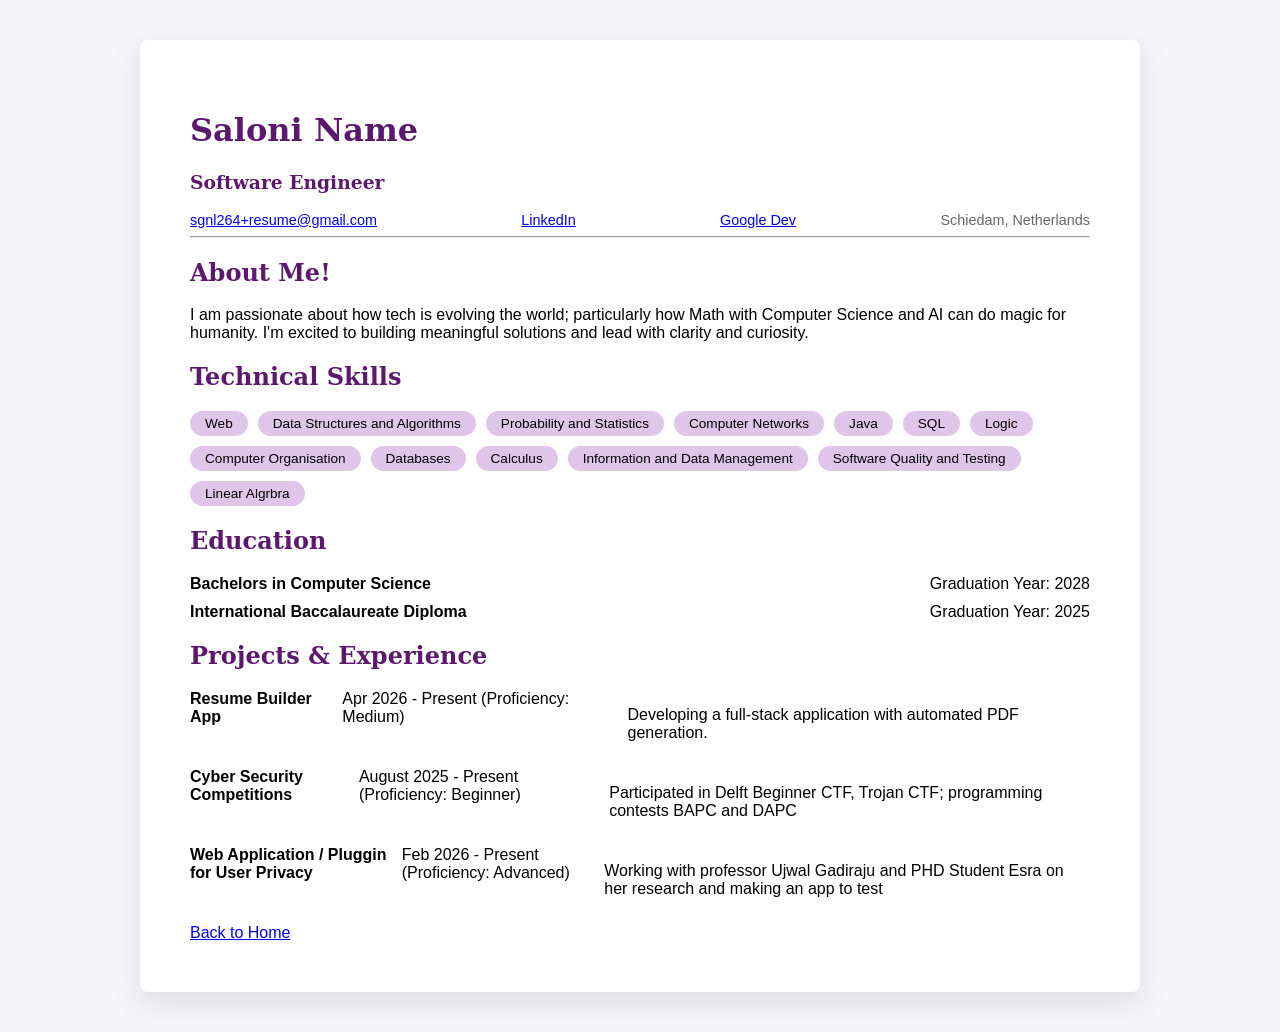
==== index.html @ 4b9061be "first commit" ====
<!DOCTYPE html>
<html lang="en">
<head>
    <meta charset="UTF-8">
    <title>Resume Builder - Editor Page</title>
    <link rel="stylesheet" href="style.css">
</head>
<body>

    <div class="resume-container">
        <header class="resume-header">
        <h1>Saloni Name</h1> <h3>Software Engineer</h3> <div class="contact-bar"> 
            <span><a href="mailto:sgnl264+resume@gmail.com">sgnl264+resume@gmail.com</a></span>
            <span><a href="https://www.linkedin.com/in/saloni-gupta-002908367/">LinkedIn</a></span>
            <span><a href="https://g.dev/salonigupta7">Google Dev</a></span>
            <span>Schiedam, Netherlands</span>
        </div>
    </header>

    <hr>

    <section>
        <h2>About Me!</h2>
        <p>I am passionate about how tech is evolving the world; particularly how Math with Computer Science and AI can do magic for humanity. I'm excited to building meaningful solutions and lead with clarity and curiosity.</p>
    </section>

    <section>
        <h2>Technical Skills</h2>
        <div class="skills-list">
            <span class="skill-item">Web</span>
            <span class="skill-item">Data Structures and Algorithms</span>
            <span class="skill-item">Probability and Statistics</span>
            <span class="skill-item">Computer Networks</span>
            <span class="skill-item">Java</span>
            <span class="skill-item">SQL</span>
            <span class="skill-item">Logic</span>
            <span class="skill-item">Computer Organisation</span>
            <span class="skill-item">Databases</span>
            <span class="skill-item">Calculus</span>
            <span class="skill-item">Information and Data Management</span>
            <span class="skill-item">Software Quality and Testing</span>
            <span class="skill-item">Linear Algrbra</span>
        </div>
    </section>

    <section>
        <h2>Education</h2>
        <div class="entry">
            <strong>Bachelors in Computer Science</strong>
            <span>Graduation Year: 2028</span>
        </div>
        <div class="entry">
            <strong>International Baccalaureate Diploma</strong>
            <span>Graduation Year: 2025</span>
        </div>
    </section>

    <section>
        <h2>Projects & Experience</h2>
        <div class="entry">
            <strong>Resume Builder App</strong>
            <span>Apr 2026 - Present (Proficiency: Medium)</span>
            <p>Developing a full-stack application with automated PDF generation.</p>
        </div>
        <div class="entry">
            <strong>Cyber Security Competitions</strong>
            <span>August 2025 - Present (Proficiency: Beginner)</span>
            <p>Participated in Delft Beginner CTF, Trojan CTF; programming contests BAPC and DAPC</p>
        </div>
        <div class="entry">
            <strong>Web Application / Pluggin for User Privacy</strong>
            <span>Feb 2026 - Present (Proficiency: Advanced)</span>
            <p>Working with professor Ujwal Gadiraju and PHD Student Esra on her research and making an app to test</p>
        </div>
    </section>

    <a href="resume.html">Back to Home</a>
    </div>
</body>
</html>
---- style.css ----
body {
    background-color: #f4f4f9;
    font-family: 'Source Sans Pro', sans-serif;
    margin: 0;
    padding: 40px 0;
}

h1, h2, h3 {
    font-family: 'serif';
    color: #5b186d;
}

.resume-container {
    max-width: 900px;
    margin: 0 auto;
    background: #fff;
    padding: 50px;
    box-shadow: 0 10px 30px rgba(0,0,0,0.1);
    border-radius: 8px;
}

.contact-bar {
    display: flex;
    justify-content: space-between;
    flex-wrap: wrap;
    margin-top: 15px;
    font-size: 0.9rem;
    color: #666;
}

.skills-list {
    display: flex;
    gap: 10px;
    flex-wrap: wrap;
}

.skill-item {
    background: #dfc5e9;
    padding: 5px 15px;
    border-radius: 20px;
    font-size: 0.85rem;
    cursor: pointer;
    transition: all 0.3s ease;
}

.skill-item:hover {
    background-color: #8939ab;
    color: white;
    transform: translateY(-2px);
}

.entry {
    display: flex;
    justify-content: space-between;
    margin-bottom: 10px;
}

.back-link {
    display: inline-block;
    margin-top: 30px;
    text-decoration: none;
    color: #5b186d;
    font-weight: bold;
}
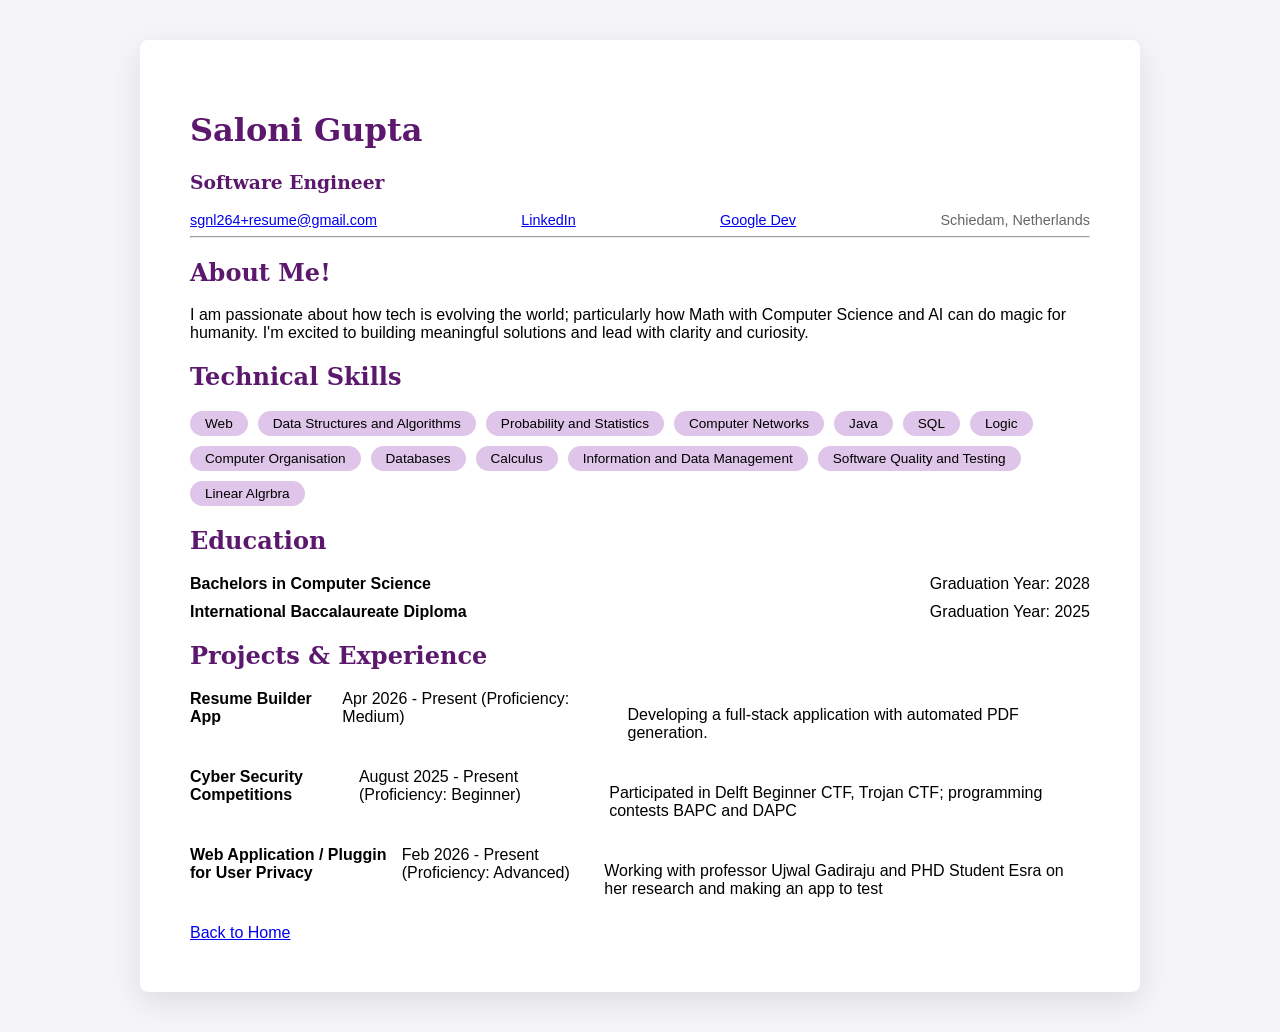
==== commit 67873a73: "changed spelling" ====
--- a/index.html
+++ b/index.html
@@ -9,7 +9,7 @@
 
     <div class="resume-container">
         <header class="resume-header">
-        <h1>Saloni Name</h1> <h3>Software Engineer</h3> <div class="contact-bar"> 
+        <h1>Saloni Gupta</h1> <h3>Software Engineer</h3> <div class="contact-bar"> 
             <span><a href="mailto:sgnl264+resume@gmail.com">sgnl264+resume@gmail.com</a></span>
             <span><a href="https://www.linkedin.com/in/saloni-gupta-002908367/">LinkedIn</a></span>
             <span><a href="https://g.dev/salonigupta7">Google Dev</a></span>
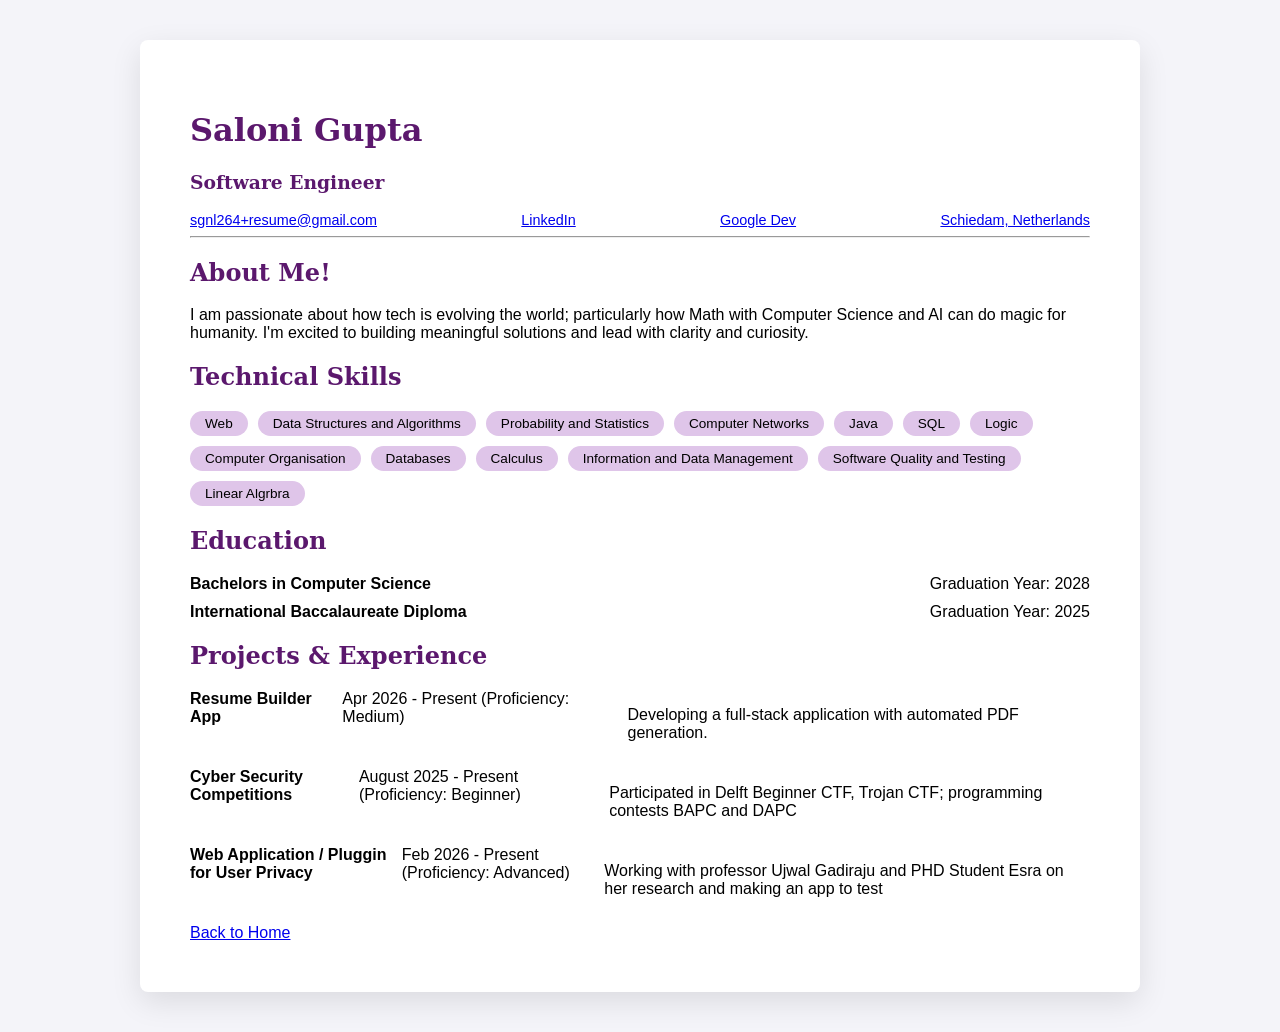
==== commit 4dad60d8: "added_link_to_maps" ====
--- a/index.html
+++ b/index.html
@@ -13,7 +13,7 @@
             <span><a href="mailto:sgnl264+resume@gmail.com">sgnl264+resume@gmail.com</a></span>
             <span><a href="https://www.linkedin.com/in/saloni-gupta-002908367/">LinkedIn</a></span>
             <span><a href="https://g.dev/salonigupta7">Google Dev</a></span>
-            <span>Schiedam, Netherlands</span>
+            <span><a href = "https://www.google.com/maps/place/Schiedam/@51.9299587,4.3429473,13z/data=!3m1!4b1!4m6!3m5!1s0x47c4354e4502030b:0x76e747a5e7a23ab2!8m2!3d51.9169599!4d4.3988186!16zL20vMG0zOWQ?entry=ttu&g_ep=EgoyMDI2MDQyMi4wIKXMDSoASAFQAw%3D%3D">Schiedam, Netherlands</a></span>
         </div>
     </header>
 
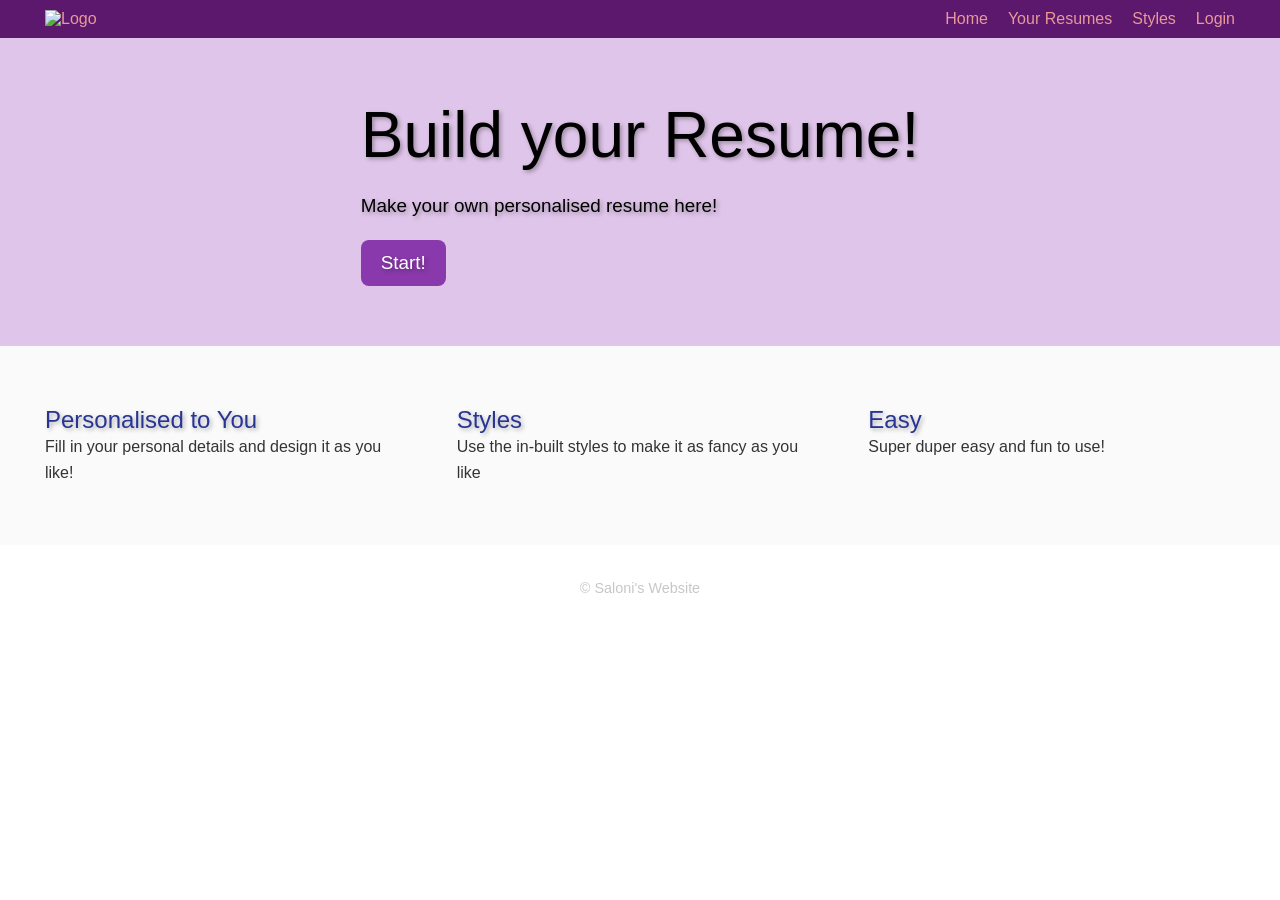
==== commit 24c9887a: "changed names" ====
--- a/index.html
+++ b/index.html
@@ -1,80 +1,174 @@
 <!DOCTYPE html>
 <html lang="en">
-<head>
-    <meta charset="UTF-8">
-    <title>Resume Builder - Editor Page</title>
-    <link rel="stylesheet" href="style.css">
-</head>
-<body>
+    <head>
+        <meta charset="UTF-8">
+        <meta http-equiv="X-UA-Compatible" content="IE=edge">
+        <meta name="viewport" content="width=device-width, initial-scale=1.0">
+        <title>Resume Building</title>
 
-    <div class="resume-container">
-        <header class="resume-header">
-        <h1>Saloni Gupta</h1> <h3>Software Engineer</h3> <div class="contact-bar"> 
-            <span><a href="mailto:sgnl264+resume@gmail.com">sgnl264+resume@gmail.com</a></span>
-            <span><a href="https://www.linkedin.com/in/saloni-gupta-002908367/">LinkedIn</a></span>
-            <span><a href="https://g.dev/salonigupta7">Google Dev</a></span>
-            <span><a href = "https://www.google.com/maps/place/Schiedam/@51.9299587,4.3429473,13z/data=!3m1!4b1!4m6!3m5!1s0x47c4354e4502030b:0x76e747a5e7a23ab2!8m2!3d51.9169599!4d4.3988186!16zL20vMG0zOWQ?entry=ttu&g_ep=EgoyMDI2MDQyMi4wIKXMDSoASAFQAw%3D%3D">Schiedam, Netherlands</a></span>
+        <style>
+
+            body {
+                margin: 0;
+                font-family: "Source Sans Pro", sans-serif;
+            }
+
+            .header{
+                padding: 0 45px;
+                background-color: #5b186d;
+                color: #e99999;
+                display: flex;
+                justify-content: space-between;
+                align-items: center;
+                flex-wrap: wrap;
+            }
+            .nav a {
+                color: #e99999;
+                text-decoration: none;
+                display: block;
+                font-weight: 300;
+                transition: all 0.3s ease-out;
+            }
+
+            .nav a:hover {
+                color: #c5cae9;
+                transform: rotate(6deg);
+            }
+
+            .nav {
+                list-style: none;
+                margin: 0;
+                padding: 0;
+                display: flex;
+            }
+
+            .hero {
+                background-color: #dfc5e9;
+                padding: 60px 45px;
+                display: flex;
+                justify-content: center;
+            }
+
+            .hero-inner {
+                max-width: 760px;
+                text-shadow: 2px 2px 4px rgba(0,0,0,0.3);
+                }
+
+            .hero h1 {
+                font-weight: normal;
+                font-size: 4rem;
+                margin: 0;
+            }
+
+            .hero p {
+                font-size: 1.18rem;
+                line-height: 1.6;
+            }
+
+            .nav li {
+                margin-left: 20px;
+            }
+
+            .features {
+                background-color: #fafafa;
+                padding: 60px 45px;
+            }
+
+            .features-inner {
+                max-width: 1200px;
+                margin: 0 auto;
+                display: grid;
+                grid-template-columns: repeat(auto-fit, minmax(300px, 1fr));
+                grid-column-gap: 45px;
+                grid-row-gap: 45px;
+            }
+
+            .featured-item h3 {
+                color: #283593;
+                font-size: 1.5rem;
+                font-weight: normal;
+                margin: 0;
+                text-shadow: 2px 2px 4px rgba(0,0,0,0.3);
+            }
+
+            .featured-item p {
+                margin: 0;
+                line-height: 1.6;
+                color: #333;
+            }
+
+            .footer {
+                text-align: center;
+                padding: 20px 0;
+                color: #c9c6c6;
+                font-size: .9rem;
+            }
+            .button {
+                background-color: #8939ab;
+                color: #FFF;
+                text-decoration: none;
+                padding: 12px 20px;
+                border-radius: 8px;
+                font-size: 1.18rem;
+                display: inline-block;
+                transition: transform 0.3s ease, color 0.3s ease;
+            }
+
+            .button:hover {
+                color: #e3c5e9;
+                transform: rotate(3deg);
+            }
+
+            .logo {
+                width: 270px;
+                height: auto;
+                padding: 10px 0;
+            }
+
+        </style>
+    </head>
+
+    <body>
+        <link href="https://fonts.googleapis.com/css2?family=Source+Sans+Pro:ital,wght@0,400;0,700;1,400&display=swap" rel="stylesheet">
+        <div class = "header">
+            <img src="https://www.resumebuilder.com/wp-content/uploads/2023/12/rb-new-logo-color_primary.png" alt="Logo" class="logo">
+
+            <ul class = "nav">
+                <li><a href = "#">Home</a></li>
+                <li><a href = "#">Your Resumes</a></li>
+                <li><a href = "#">Styles</a></li>
+                <li><a href = "#">Login</a></li>
+            </ul>
         </div>
-    </header>
+        
+        <div class="hero">
+            <div class="hero-inner">
+                <h1>Build your Resume!</h1>
+                <p>Make your own personalised resume here!</p>
+                <a href="index.html" class="button">Start!</a>
+            </div>
+        </div>
 
-    <hr>
+        <div class="features">
+            <div class="features-inner">
+                <div class="featured-item">
+                    <h3>Personalised to You</h3>
+                    <p>Fill in your personal details and design it as you like!</p>
+                </div>
+            <div class="featured-item">
+                <h3>Styles</h3>
+                <p>Use the in-built styles to make it as fancy as you like</p>
+            </div>
+            <div class="featured-item">
+                <h3>Easy</h3>
+                <p>Super duper easy and fun to use!</p>
+            </div>
+        </div>
+    </div>
 
-    <section>
-        <h2>About Me!</h2>
-        <p>I am passionate about how tech is evolving the world; particularly how Math with Computer Science and AI can do magic for humanity. I'm excited to building meaningful solutions and lead with clarity and curiosity.</p>
-    </section>
+    <div class="footer">
+      <p>&copy; Saloni's Website</p>
+    </div> 
 
-    <section>
-        <h2>Technical Skills</h2>
-        <div class="skills-list">
-            <span class="skill-item">Web</span>
-            <span class="skill-item">Data Structures and Algorithms</span>
-            <span class="skill-item">Probability and Statistics</span>
-            <span class="skill-item">Computer Networks</span>
-            <span class="skill-item">Java</span>
-            <span class="skill-item">SQL</span>
-            <span class="skill-item">Logic</span>
-            <span class="skill-item">Computer Organisation</span>
-            <span class="skill-item">Databases</span>
-            <span class="skill-item">Calculus</span>
-            <span class="skill-item">Information and Data Management</span>
-            <span class="skill-item">Software Quality and Testing</span>
-            <span class="skill-item">Linear Algrbra</span>
-        </div>
-    </section>
-
-    <section>
-        <h2>Education</h2>
-        <div class="entry">
-            <strong>Bachelors in Computer Science</strong>
-            <span>Graduation Year: 2028</span>
-        </div>
-        <div class="entry">
-            <strong>International Baccalaureate Diploma</strong>
-            <span>Graduation Year: 2025</span>
-        </div>
-    </section>
-
-    <section>
-        <h2>Projects & Experience</h2>
-        <div class="entry">
-            <strong>Resume Builder App</strong>
-            <span>Apr 2026 - Present (Proficiency: Medium)</span>
-            <p>Developing a full-stack application with automated PDF generation.</p>
-        </div>
-        <div class="entry">
-            <strong>Cyber Security Competitions</strong>
-            <span>August 2025 - Present (Proficiency: Beginner)</span>
-            <p>Participated in Delft Beginner CTF, Trojan CTF; programming contests BAPC and DAPC</p>
-        </div>
-        <div class="entry">
-            <strong>Web Application / Pluggin for User Privacy</strong>
-            <span>Feb 2026 - Present (Proficiency: Advanced)</span>
-            <p>Working with professor Ujwal Gadiraju and PHD Student Esra on her research and making an app to test</p>
-        </div>
-    </section>
-
-    <a href="resume.html">Back to Home</a>
-    </div>
-</body>
+    </body>
 </html>
